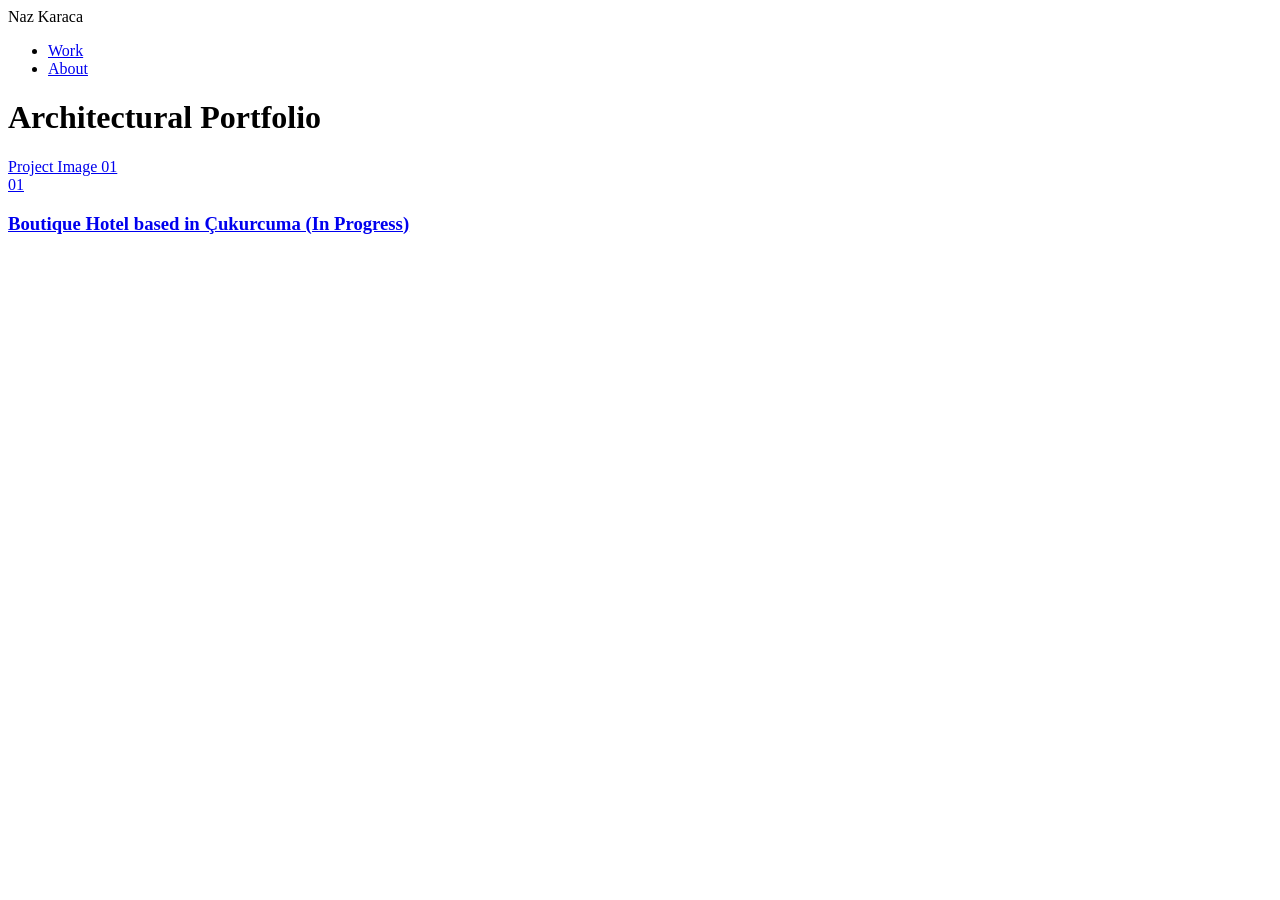
==== index.html @ 7a51a04c "Add files via upload" ====
<!DOCTYPE html>
<html lang="tr">
<head>
    <meta charset="UTF-8">
    <meta name="viewport" content="width=device-width, initial-scale=1.0">
    <title>Portfolio | Naz Karaca</title>
    <link rel="stylesheet" href="style.css">
</head>
<body>

    <nav class="navbar">
        <div class="logo">Naz Karaca</div>
        <ul class="nav-links">
            <li><a href="index.html">Work</a></li>
            <li><a href="about.html">About</a></li>
        </ul>
    </nav>

    <main class="container">
        <header class="hero">
            <h1>Architectural Portfolio</h1>
        </header>

        <section class="project-grid">
            <a href="project-detail.html" class="project-card">
                <div class="image-placeholder">Project Image 01</div>
                <div class="project-info">
                    <span>01</span>
                    <h3>Boutique Hotel based in Çukurcuma (In Progress) </h3>
                </div>
            </a>
            </div>
        </section>
    </main>

</body>
</html>
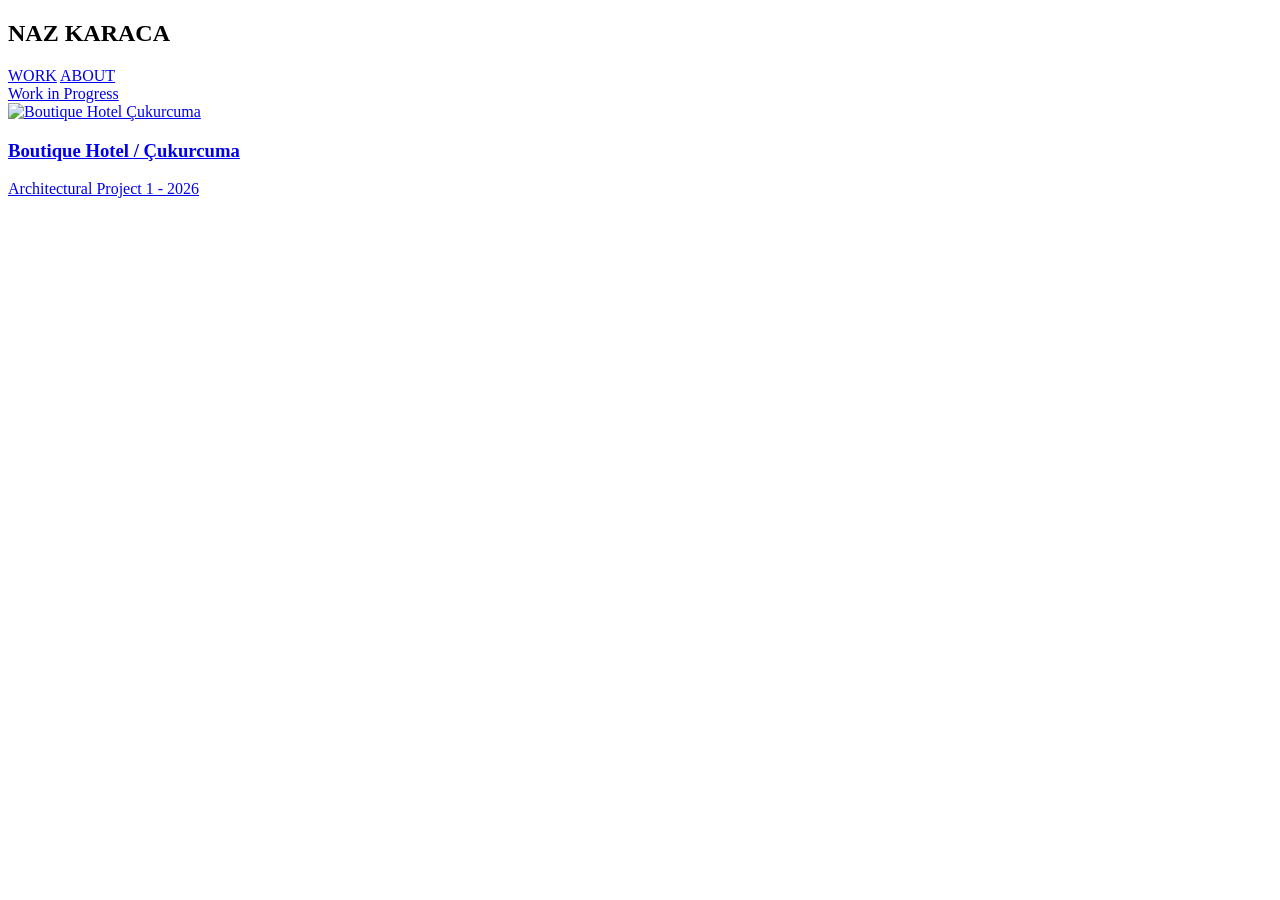
==== commit dcdc030f: "Add files via upload" ====
--- a/index.html
+++ b/index.html
@@ -3,34 +3,31 @@
 <head>
     <meta charset="UTF-8">
     <meta name="viewport" content="width=device-width, initial-scale=1.0">
-    <title>Portfolio | Naz Karaca</title>
+    <title>Naz Karaca | Portfolio</title>
     <link rel="stylesheet" href="style.css">
 </head>
 <body>
 
-    <nav class="navbar">
-        <div class="logo">Naz Karaca</div>
-        <ul class="nav-links">
-            <li><a href="index.html">Work</a></li>
-            <li><a href="about.html">About</a></li>
-        </ul>
+    <nav>
+        <h1>NAZ KARACA</h1>
+        <div class="nav-links">
+            <a href="index.html" class="active">WORK</a>
+            <a href="about.html">ABOUT</a>
+        </div>
     </nav>
 
-    <main class="container">
-        <header class="hero">
-            <h1>Architectural Portfolio</h1>
-        </header>
+    <main class="project-container">
+        <a href="project-detail.html" class="project-card">
+            <div class="status-tag">Work in Progress</div>
+            <div class="image-box">
+                <img src="25_26BAHAR_TS_MP1_24098_NAZKARACA_AraJuri1_page-0001.jpg" alt="Boutique Hotel Çukurcuma">
+            </div>
+            <div class="project-info">
+                <h3>Boutique Hotel / Çukurcuma</h3>
+                <p>Architectural Project 1 - 2026</p>
+            </div>
+        </a>
 
-        <section class="project-grid">
-            <a href="project-detail.html" class="project-card">
-                <div class="image-placeholder">Project Image 01</div>
-                <div class="project-info">
-                    <span>01</span>
-                    <h3>Boutique Hotel based in Çukurcuma (In Progress) </h3>
-                </div>
-            </a>
-            </div>
-        </section>
     </main>
 
 </body>
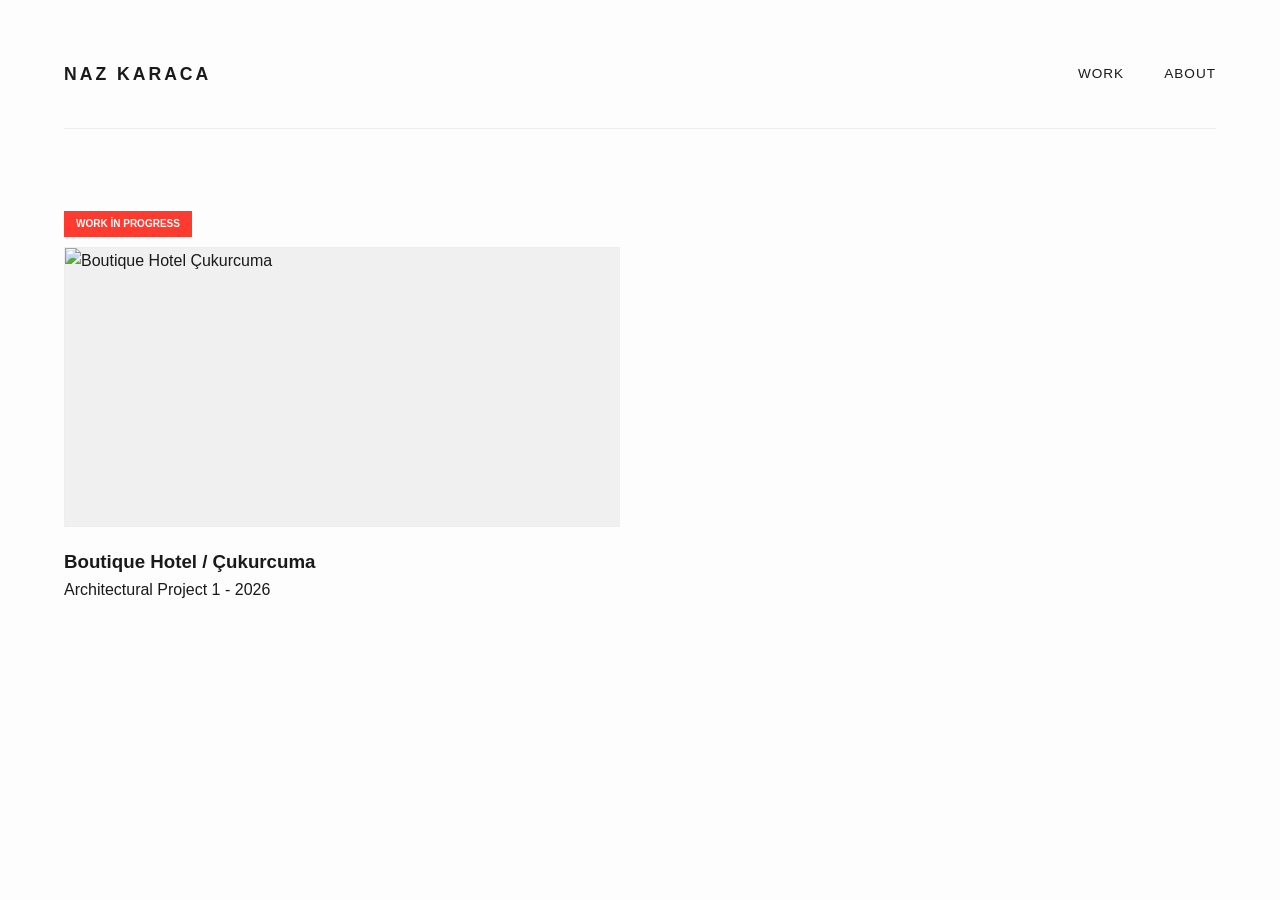
==== commit 640ee5da: "Add files via upload" ====
--- a/index.html
+++ b/index.html
@@ -4,7 +4,7 @@
     <meta charset="UTF-8">
     <meta name="viewport" content="width=device-width, initial-scale=1.0">
     <title>Naz Karaca | Portfolio</title>
-    <link rel="stylesheet" href="style.css">
+    <link rel="stylesheet" href="styles.css">
 </head>
 <body>
 
--- a/styles.css
+++ b/styles.css
@@ -0,0 +1,184 @@
+@import url('https://fonts.googleapis.com/css2?family=Space+Grotesk:wght@300;500&display=swap');
+
+
+* {
+    margin: 0;
+    padding: 0;
+    box-sizing: border-box;
+}
+
+body {
+    font-family: 'Space+Grotesk', sans-serif;
+    background-color: #fdfdfd;
+    color: #1a1a1a;
+    line-height: 1.6;
+    padding: 0 5%;
+    overflow-x: hidden;
+}
+
+
+nav {
+    display: flex;
+    justify-content: space-between;
+    align-items: center;
+    padding: 60px 0 40px 0;
+    border-bottom: 1px solid #eee;
+}
+
+nav h1 {
+    font-size: 1.1rem;
+    letter-spacing: 3px;
+    font-weight: 600;
+}
+
+.nav-links {
+    display: flex;
+    list-style: none;
+    gap: 40px; 
+}
+
+.nav-links a {
+    text-decoration: none;
+    color: #1a1a1a;
+    font-size: 0.85rem;
+    font-weight: 400;
+    letter-spacing: 1px;
+    transition: all 0.3s ease;
+    position: relative;
+}
+
+
+.nav-links a::after {
+    content: '';
+    position: absolute;
+    width: 0;
+    height: 1px;
+    bottom: -5px;
+    left: 0;
+    background-color: #000;
+    transition: width 0.3s ease;
+}
+
+.nav-links a:hover::after {
+    width: 100%;
+}
+
+.image-box {
+    width: 100%;
+    height: 350px; /* Biraz küçülttük ki ekranı çok kaplamasın */
+    background-color: #f0f0f0;
+    overflow: hidden;
+    border: 1px solid #eee;
+    display: flex;
+    align-items: center;
+    justify-content: center;
+}
+
+.image-box img {
+    width: 100%;
+    height: 100%;
+    object-fit: cover;
+    transition: filter 0.5s ease, transform 0.5s ease;
+}
+
+
+.project-card:hover .image-box img {
+    transform: scale(1.05);
+}
+
+.project-info {
+    margin-top: 20px;
+    padding-bottom: 40px;
+}
+
+
+.about-grid {
+    display: flex;
+    flex-direction: column;
+    gap: 50px;
+    max-width: 800px;
+    margin: 100px auto;
+}
+
+.about-text h2 {
+    font-size: 2.5rem;
+    font-weight: 300;
+    margin-bottom: 30px;
+    line-height: 1.2;
+}
+
+.about-image {
+    width: 100%;
+    max-width: 500px;
+    margin: 0 auto;
+}
+
+.about-image .image-box {
+    height: 500px;
+    border-radius: 2px;
+}
+
+
+.status-tag {
+    background-color: #ff3b30;
+    color: white;
+    padding: 5px 12px;
+    font-size: 10px;
+    font-weight: 600;
+    text-transform: uppercase;
+    margin-bottom: 10px;
+    display: inline-block;
+}
+
+@media (max-width: 768px) {
+    .project-container {
+        grid-template-columns: 1fr;
+    }
+    
+    .about-text h2 {
+        font-size: 1.8rem;
+    }
+}
+
+.project-card {
+    text-decoration: none;
+    color: inherit;
+}
+
+.project-container {
+    display: grid;
+    grid-template-columns: repeat(2, 1fr);
+    gap: 40px;
+    margin-top: 80px;
+}
+
+.image-box {
+    height: 280px;
+}
+
+img {
+    max-width: 100%;
+    height: auto;
+}
+
+.analysis {
+    display: flex;
+    gap: 30px;
+    margin-top: 40px;
+    flex-wrap: wrap;
+}
+
+.analysis img {
+    width: 45%;  /* yan yana */
+    height: auto;
+}
+
+.about-grid {
+    display: flex;
+    flex-direction: column;
+    align-items: center; /* ortalar */
+    gap: 40px;
+    max-width: 800px;
+    margin: 100px auto;
+    text-align: center;
+}
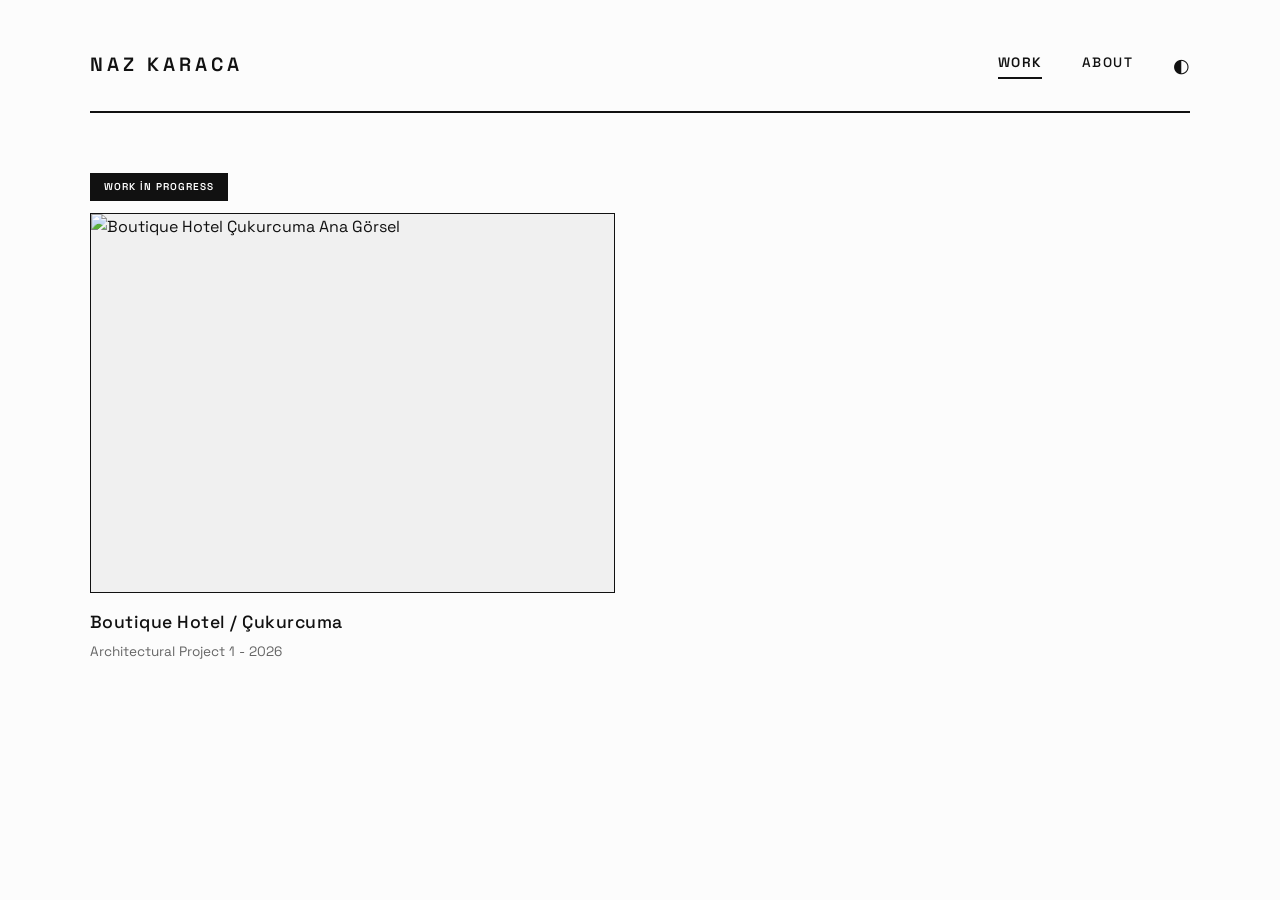
==== commit adecc561: "Add files via upload" ====
--- a/index.html
+++ b/index.html
@@ -9,26 +9,33 @@
 <body>
 
     <nav>
-        <h1>NAZ KARACA</h1>
-        <div class="nav-links">
+        <h1><a href="index.html" class="logo-link">NAZ KARACA</a></h1>
+        <!-- JS Özellik 3: Mobil Menü Tetikleyici -->
+        <button class="menu-toggle" id="menuToggle" aria-label="Menüyü Aç">☰</button>
+        <div class="nav-links" id="navLinks">
             <a href="index.html" class="active">WORK</a>
             <a href="about.html">ABOUT</a>
+            <!-- JS Özellik 4: Karanlık Mod Butonu -->
+            <button id="themeToggle" class="theme-btn" aria-label="Tema Değiştir">◐</button>
         </div>
     </nav>
 
     <main class="project-container">
+        <!-- Proje Kartı -->
         <a href="project-detail.html" class="project-card">
-            <div class="status-tag">Work in Progress</div>
+            <!-- JS Özellik 2: Canlı Geri Sayım ve Durum Etiketi -->
+            <div class="status-tag" id="projectStatus">Work in Progress</div>
             <div class="image-box">
-                <img src="25_26BAHAR_TS_MP1_24098_NAZKARACA_AraJuri1_page-0001.jpg" alt="Boutique Hotel Çukurcuma">
+                <img src="25_26BAHAR_TS_MP1_24098_NAZKARACA_AraJuri1_page-0001.jpg" alt="Boutique Hotel Çukurcuma Ana Görsel">
             </div>
             <div class="project-info">
                 <h3>Boutique Hotel / Çukurcuma</h3>
                 <p>Architectural Project 1 - 2026</p>
             </div>
         </a>
-
     </main>
 
+    <!-- Tüm JS Özelliklerini Yöneten script.js Bağlantısı -->
+    <script src="script.js"></script>
 </body>
 </html>
--- a/styles.css
+++ b/styles.css
@@ -1,6 +1,7 @@
-@import url('https://fonts.googleapis.com/css2?family=Space+Grotesk:wght@300;500&display=swap');
-
-
+/* --- GOOGLE FONTS DÜZELTMESİ --- */
+@import url('https://fonts.googleapis.com/css2?family=Space+Grotesk:wght@300;400;500;600&display=swap');
+
+/* --- SIFIRLAMA & ANA YAPI --- */
 * {
     margin: 0;
     padding: 0;
@@ -8,177 +9,490 @@
 }
 
 body {
-    font-family: 'Space+Grotesk', sans-serif;
-    background-color: #fdfdfd;
-    color: #1a1a1a;
+    font-family: 'Space Grotesk', sans-serif;
+    background-color: #fcfcfc;
+    color: #111111;
     line-height: 1.6;
-    padding: 0 5%;
+    padding: 0 7%;
     overflow-x: hidden;
-}
-
-
+    transition: background-color 0.4s ease, color 0.4s ease;
+}
+
+/* --- TİPOGRAFİ & LOGO --- */
+.logo-link {
+    text-decoration: none;
+    color: inherit;
+    transition: opacity 0.3s ease;
+}
+.logo-link:hover {
+    opacity: 0.7;
+}
+
+/* --- NAVİGASYON (BRÜTALİST ÇİZGİ) --- */
 nav {
     display: flex;
     justify-content: space-between;
     align-items: center;
-    padding: 60px 0 40px 0;
-    border-bottom: 1px solid #eee;
+    padding: 50px 0 30px 0;
+    border-bottom: 2px solid #111111; /* Çizgi belirginleştirildi */
 }
 
 nav h1 {
-    font-size: 1.1rem;
-    letter-spacing: 3px;
+    font-size: 1.2rem;
+    letter-spacing: 4px;
     font-weight: 600;
 }
 
 .nav-links {
     display: flex;
-    list-style: none;
+    align-items: center;
     gap: 40px; 
 }
 
 .nav-links a {
     text-decoration: none;
-    color: #1a1a1a;
+    color: #111111;
     font-size: 0.85rem;
-    font-weight: 400;
-    letter-spacing: 1px;
-    transition: all 0.3s ease;
+    font-weight: 500;
+    letter-spacing: 1.5px;
     position: relative;
-}
-
+    padding-bottom: 5px;
+    transition: opacity 0.3s ease;
+}
+
+.nav-links a.active {
+    font-weight: 600;
+}
 
 .nav-links a::after {
     content: '';
     position: absolute;
     width: 0;
-    height: 1px;
-    bottom: -5px;
+    height: 2px;
+    bottom: 0;
     left: 0;
-    background-color: #000;
+    background-color: #111111;
     transition: width 0.3s ease;
 }
 
-.nav-links a:hover::after {
-    width: 100%;
-}
-
-.image-box {
-    width: 100%;
-    height: 350px; /* Biraz küçülttük ki ekranı çok kaplamasın */
-    background-color: #f0f0f0;
-    overflow: hidden;
-    border: 1px solid #eee;
-    display: flex;
-    align-items: center;
-    justify-content: center;
-}
-
-.image-box img {
-    width: 100%;
-    height: 100%;
-    object-fit: cover;
-    transition: filter 0.5s ease, transform 0.5s ease;
-}
-
-
-.project-card:hover .image-box img {
-    transform: scale(1.05);
-}
-
-.project-info {
-    margin-top: 20px;
-    padding-bottom: 40px;
-}
-
-
-.about-grid {
-    display: flex;
-    flex-direction: column;
+.nav-links a:hover::after,
+.nav-links a.active::after {
+    width: 100%;
+}
+
+/* --- INDEX: PROJE GRID YAPISI --- */
+.project-container {
+    display: grid;
+    grid-template-columns: repeat(2, 1fr);
     gap: 50px;
-    max-width: 800px;
-    margin: 100px auto;
-}
-
-.about-text h2 {
-    font-size: 2.5rem;
-    font-weight: 300;
-    margin-bottom: 30px;
-    line-height: 1.2;
-}
-
-.about-image {
-    width: 100%;
-    max-width: 500px;
-    margin: 0 auto;
-}
-
-.about-image .image-box {
-    height: 500px;
-    border-radius: 2px;
-}
-
-
-.status-tag {
-    background-color: #ff3b30;
-    color: white;
-    padding: 5px 12px;
-    font-size: 10px;
-    font-weight: 600;
-    text-transform: uppercase;
-    margin-bottom: 10px;
-    display: inline-block;
-}
-
-@media (max-width: 768px) {
-    .project-container {
-        grid-template-columns: 1fr;
-    }
-    
-    .about-text h2 {
-        font-size: 1.8rem;
-    }
+    margin-top: 60px;
+    margin-bottom: 80px;
 }
 
 .project-card {
     text-decoration: none;
     color: inherit;
-}
-
-.project-container {
+    display: flex;
+    flex-direction: column;
+    position: relative;
+}
+
+.status-tag {
+    background-color: #111111; /* Kırmızıdan daha kurumsal bir siyaha çekildi */
+    color: #ffffff;
+    padding: 6px 14px;
+    font-size: 10px;
+    font-weight: 600;
+    letter-spacing: 1px;
+    text-transform: uppercase;
+    align-self: flex-start;
+    margin-bottom: 12px;
+    border-radius: 0px; /* Tam brütalist keskin köşe */
+}
+
+.image-box {
+    width: 100%;
+    height: 380px;
+    background-color: #f0f0f0;
+    overflow: hidden;
+    border: 1px solid #111111;
+    display: flex;
+    align-items: center;
+    justify-content: center;
+}
+
+.image-box img {
+    width: 100%;
+    height: 100%;
+    object-fit: cover;
+    transition: transform 0.6s cubic-bezier(0.25, 1, 0.5, 1);
+}
+
+.project-card:hover .image-box img {
+    transform: scale(1.03);
+}
+
+.project-info {
+    margin-top: 15px;
+}
+
+.project-info h3 {
+    font-size: 1.1rem;
+    font-weight: 500;
+    letter-spacing: 0.5px;
+    margin-bottom: 5px;
+}
+
+.project-info p {
+    font-size: 0.85rem;
+    color: #666666;
+}
+
+/* --- ABOUT SAYFASI DÜZENLEMELERİ --- */
+.about-grid {
+    max-width: 900px;
+    margin: 80px auto;
+    display: flex;
+    flex-direction: column;
+    gap: 60px;
+    text-align: left; /* Merkezleme hatası düzeltildi */
+}
+
+.about-text h2 {
+    font-size: 2.4rem;
+    font-weight: 300;
+    line-height: 1.3;
+    color: #111111;
+}
+
+.about-image {
+    width: 100%;
+    max-width: 600px;
+}
+
+.about-image .image-box {
+    height: 450px;
+}
+
+/* JS Özellik 1: Filtreleme Arayüzü Stilleri */
+.filter-section {
+    width: 100%;
+    border-top: 1px solid #dddddd;
+    padding-top: 40px;
+}
+
+.filter-section h3 {
+    font-size: 1.1rem;
+    font-weight: 500;
+    margin-bottom: 20px;
+    letter-spacing: 1px;
+}
+
+.filter-buttons {
+    display: flex;
+    gap: 12px;
+    margin-bottom: 25px;
+    flex-wrap: wrap;
+}
+
+.filter-btn {
+    background: none;
+    border: 1px solid #111111;
+    padding: 8px 18px;
+    cursor: pointer;
+    font-family: inherit;
+    font-size: 0.8rem;
+    font-weight: 500;
+    letter-spacing: 1px;
+    transition: all 0.3s ease;
+}
+
+.filter-btn.active, .filter-btn:hover {
+    background: #111111;
+    color: #ffffff;
+}
+
+.filter-items {
+    display: grid;
+    grid-template-columns: 1fr; /* Tek sütun halinde alt alta çok daha net ve minimalist durur */
+    gap: 15px;
+}
+
+.item {
+    padding: 15px;
+    background: #f7f7f7;
+    border-left: 4px solid #111111;
+    font-size: 0.9rem;
+    font-weight: 400;
+    transition: opacity 0.3s ease;
+}
+
+.contact-info {
+    width: 100%;
+    border-top: 1px solid #dddddd;
+    padding-top: 30px;
+    font-size: 0.95rem;
+}
+
+.contact-info p {
+    margin-bottom: 10px;
+}
+
+/* --- DETAIL SAYFASI DÜZENLEMELERİ --- */
+.back-btn {
+    text-decoration: none;
+    color: #111111;
+    font-size: 0.85rem;
+    font-weight: 600;
+    letter-spacing: 1px;
+}
+
+.detail-container {
+    max-width: 1000px;
+    margin: 60px auto 100px auto;
+}
+
+.detail-header {
+    margin-bottom: 40px;
+}
+
+.detail-header h1 {
+    font-size: 2.2rem;
+    font-weight: 400;
+    margin-bottom: 10px;
+}
+
+.detail-header .status {
+    font-size: 0.9rem;
+    color: #666666;
+}
+
+/* Yan Yana Pafta Grid Altyapısı */
+.analysis-grid {
     display: grid;
     grid-template-columns: repeat(2, 1fr);
-    gap: 40px;
-    margin-top: 80px;
-}
-
-.image-box {
-    height: 280px;
-}
-
-img {
-    max-width: 100%;
-    height: auto;
-}
-
-.analysis {
-    display: flex;
-    gap: 30px;
-    margin-top: 40px;
-    flex-wrap: wrap;
-}
-
-.analysis img {
-    width: 45%;  /* yan yana */
-    height: auto;
-}
-
-.about-grid {
+    gap: 25px;
+    margin-bottom: 5px;
+}
+
+.analysis-card {
     display: flex;
     flex-direction: column;
-    align-items: center; /* ortalar */
-    gap: 40px;
-    max-width: 800px;
-    margin: 100px auto;
-    text-align: center;
-}
+    gap: 10px;
+}
+
+.gallery-img {
+    width: 100%;
+    height: 500px;
+    object-fit: cover;
+    border: 1px solid #111111;
+    cursor: pointer;
+    transition: opacity 0.3s ease;
+}
+
+.gallery-img:hover {
+    opacity: 0.9;
+}
+
+.img-caption {
+    font-size: 0.8rem;
+    color: #777777;
+    letter-spacing: 0.5px;
+}
+
+.description-box {
+    margin-top: 50px;
+    max-width: 750px;
+    border-top: 1px solid #ddd;
+    padding-top: 30px;
+}
+
+.description-box h3 {
+    font-size: 1.1rem;
+    margin-bottom: 15px;
+    letter-spacing: 1px;
+}
+
+/* --- JAVASCRIPT: TOGGLE & COMPONENT STYLES --- */
+.menu-toggle {
+    display: none;
+    background: none;
+    border: none;
+    font-size: 1.6rem;
+    cursor: pointer;
+    color: inherit;
+}
+
+.theme-btn {
+    background: none;
+    border: none;
+    font-size: 1.2rem;
+    cursor: pointer;
+    color: inherit;
+    transition: transform 0.4s ease;
+}
+
+.theme-btn:hover {
+    transform: rotate(180deg);
+}
+
+/* JS Özellik 5: Lightbox Modal Yapısı */
+.lightbox {
+    display: none;
+    position: fixed;
+    z-index: 1000;
+    top: 0;
+    left: 0;
+    width: 100%;
+    height: 100%;
+    background-color: rgba(0,0,0,0.95);
+    align-items: center;
+    justify-content: center;
+    flex-direction: column;
+}
+
+.lightbox-content {
+    max-width: 85%;
+    max-height: 80%;
+    border: 2px solid #ffffff;
+}
+
+.close-lightbox {
+    position: absolute;
+    top: 30px;
+    right: 50px;
+    color: #ffffff;
+    font-size: 2rem;
+    cursor: pointer;
+    transition: transform 0.3s ease;
+}
+
+.close-lightbox:hover {
+    transform: scale(1.2);
+}
+
+#lightboxCaption {
+    color: #ffffff;
+    margin-top: 15px;
+    font-size: 0.9rem;
+    letter-spacing: 1px;
+}
+
+/* --- DARK THEME PARAMETRELERİ (JS Tetiklemeli) --- */
+body.dark-theme {
+    background-color: #0c0c0c;
+    color: #f5f5f5;
+}
+
+body.dark-theme nav {
+    border-bottom-color: #f5f5f5;
+}
+
+body.dark-theme .nav-links a {
+    color: #f5f5f5;
+}
+
+body.dark-theme .nav-links a::after {
+    background-color: #f5f5f5;
+}
+
+body.dark-theme .project-info p,
+body.dark-theme .detail-header .status,
+body.dark-theme .img-caption {
+    color: #aaaaaa;
+}
+
+body.dark-theme .image-box,
+body.dark-theme .gallery-img {
+    border-color: #333333;
+    background-color: #1a1a1a;
+}
+
+body.dark-theme .item {
+    background: #161616;
+    border-left-color: #f5f5f5;
+}
+
+body.dark-theme .filter-btn {
+    border-color: #f5f5f5;
+    color: #f5f5f5;
+}
+
+body.dark-theme .filter-btn.active {
+    background: #f5f5f5;
+    color: #0c0c0c;
+}
+
+body.dark-theme .status-tag {
+    background-color: #f5f5f5;
+    color: #0c0c0c;
+}
+
+/* --- %100 RESPONSIVENESS (MOBİL UYUMLULUK) --- */
+@media (max-width: 768px) {
+    body {
+        padding: 0 5%;
+    }
+
+    nav {
+        padding: 30px 0 20px 0;
+        position: relative;
+    }
+
+    .menu-toggle {
+        display: block; /* Mobilde burger aktif */
+    }
+
+    .nav-links {
+        display: none; /* Mobilde ilk başta gizli */
+        flex-direction: column;
+        position: absolute;
+        top: 80px;
+        right: 0;
+        width: 100%;
+        background-color: #fcfcfc;
+        border: 2px solid #111111;
+        padding: 25px;
+        gap: 20px;
+        z-index: 99;
+        align-items: flex-start;
+    }
+
+    body.dark-theme .nav-links {
+        background-color: #0c0c0c;
+        border-color: #f5f5f5;
+    }
+
+    .nav-links.mobile-active {
+        display: flex; /* JS tetiklediğinde görünür olur */
+    }
+
+    .theme-btn {
+        margin-left: 0;
+        padding-top: 10px;
+    }
+
+    .project-container,
+    .filter-items,
+    .analysis-grid {
+        grid-template-columns: 1fr; /* Mobilde her şey tek sütun */
+        gap: 30px;
+    }
+
+    .image-box {
+        height: 250px;
+    }
+
+    .gallery-img {
+        height: 300px;
+    }
+
+    .about-text h2 {
+        font-size: 1.8rem;
+    }
+
+    .close-lightbox {
+        right: 20px;
+        top: 20px;
+    }
+}
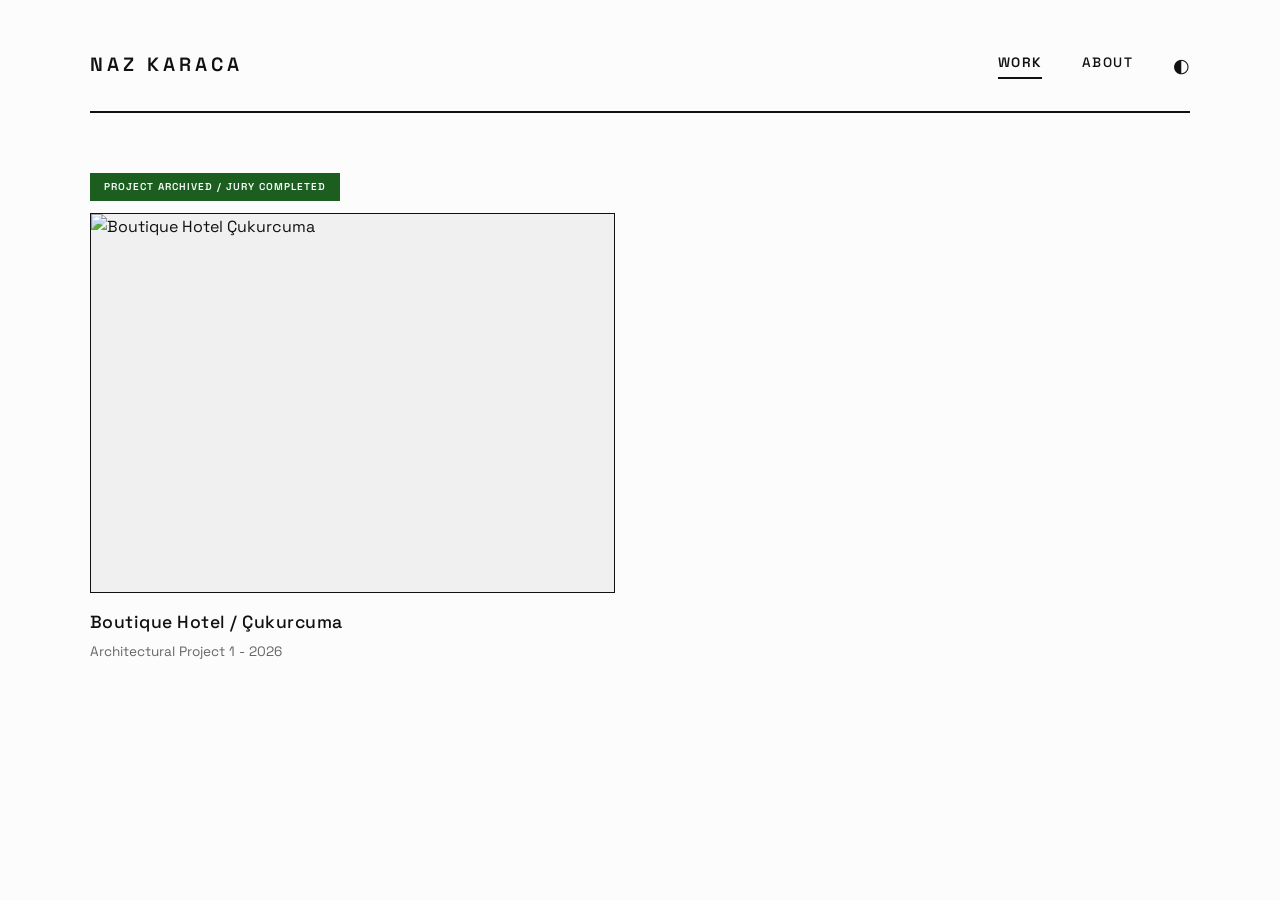
==== commit dd447c30: "Add files via upload" ====
--- a/index.html
+++ b/index.html
@@ -10,23 +10,19 @@
 
     <nav>
         <h1><a href="index.html" class="logo-link">NAZ KARACA</a></h1>
-        <!-- JS Özellik 3: Mobil Menü Tetikleyici -->
         <button class="menu-toggle" id="menuToggle" aria-label="Menüyü Aç">☰</button>
         <div class="nav-links" id="navLinks">
             <a href="index.html" class="active">WORK</a>
             <a href="about.html">ABOUT</a>
-            <!-- JS Özellik 4: Karanlık Mod Butonu -->
             <button id="themeToggle" class="theme-btn" aria-label="Tema Değiştir">◐</button>
         </div>
     </nav>
 
     <main class="project-container">
-        <!-- Proje Kartı -->
         <a href="project-detail.html" class="project-card">
-            <!-- JS Özellik 2: Canlı Geri Sayım ve Durum Etiketi -->
             <div class="status-tag" id="projectStatus">Work in Progress</div>
             <div class="image-box">
-                <img src="25_26BAHAR_TS_MP1_24098_NAZKARACA_AraJuri1_page-0001.jpg" alt="Boutique Hotel Çukurcuma Ana Görsel">
+                <img src="25_26BAHAR_TS_MP1_24098_NAZKARACA_AraJuri1_page-0001.jpg" alt="Boutique Hotel Çukurcuma">
             </div>
             <div class="project-info">
                 <h3>Boutique Hotel / Çukurcuma</h3>
@@ -35,7 +31,6 @@
         </a>
     </main>
 
-    <!-- Tüm JS Özelliklerini Yöneten script.js Bağlantısı -->
     <script src="script.js"></script>
 </body>
 </html>
--- a/styles.css
+++ b/styles.css
@@ -1,7 +1,5 @@
-/* --- GOOGLE FONTS DÜZELTMESİ --- */
 @import url('https://fonts.googleapis.com/css2?family=Space+Grotesk:wght@300;400;500;600&display=swap');
 
-/* --- SIFIRLAMA & ANA YAPI --- */
 * {
     margin: 0;
     padding: 0;
@@ -18,7 +16,6 @@
     transition: background-color 0.4s ease, color 0.4s ease;
 }
 
-/* --- TİPOGRAFİ & LOGO --- */
 .logo-link {
     text-decoration: none;
     color: inherit;
@@ -28,13 +25,12 @@
     opacity: 0.7;
 }
 
-/* --- NAVİGASYON (BRÜTALİST ÇİZGİ) --- */
 nav {
     display: flex;
     justify-content: space-between;
     align-items: center;
     padding: 50px 0 30px 0;
-    border-bottom: 2px solid #111111; /* Çizgi belirginleştirildi */
+    border-bottom: 2px solid #111111;
 }
 
 nav h1 {
@@ -80,7 +76,6 @@
     width: 100%;
 }
 
-/* --- INDEX: PROJE GRID YAPISI --- */
 .project-container {
     display: grid;
     grid-template-columns: repeat(2, 1fr);
@@ -98,7 +93,7 @@
 }
 
 .status-tag {
-    background-color: #111111; /* Kırmızıdan daha kurumsal bir siyaha çekildi */
+    background-color: #111111;
     color: #ffffff;
     padding: 6px 14px;
     font-size: 10px;
@@ -107,7 +102,6 @@
     text-transform: uppercase;
     align-self: flex-start;
     margin-bottom: 12px;
-    border-radius: 0px; /* Tam brütalist keskin köşe */
 }
 
 .image-box {
@@ -148,14 +142,13 @@
     color: #666666;
 }
 
-/* --- ABOUT SAYFASI DÜZENLEMELERİ --- */
 .about-grid {
     max-width: 900px;
     margin: 80px auto;
     display: flex;
     flex-direction: column;
     gap: 60px;
-    text-align: left; /* Merkezleme hatası düzeltildi */
+    text-align: left;
 }
 
 .about-text h2 {
@@ -174,7 +167,6 @@
     height: 450px;
 }
 
-/* JS Özellik 1: Filtreleme Arayüzü Stilleri */
 .filter-section {
     width: 100%;
     border-top: 1px solid #dddddd;
@@ -214,7 +206,7 @@
 
 .filter-items {
     display: grid;
-    grid-template-columns: 1fr; /* Tek sütun halinde alt alta çok daha net ve minimalist durur */
+    grid-template-columns: 1fr;
     gap: 15px;
 }
 
@@ -238,7 +230,6 @@
     margin-bottom: 10px;
 }
 
-/* --- DETAIL SAYFASI DÜZENLEMELERİ --- */
 .back-btn {
     text-decoration: none;
     color: #111111;
@@ -267,7 +258,6 @@
     color: #666666;
 }
 
-/* Yan Yana Pafta Grid Altyapısı */
 .analysis-grid {
     display: grid;
     grid-template-columns: repeat(2, 1fr);
@@ -313,7 +303,6 @@
     letter-spacing: 1px;
 }
 
-/* --- JAVASCRIPT: TOGGLE & COMPONENT STYLES --- */
 .menu-toggle {
     display: none;
     background: none;
@@ -336,7 +325,6 @@
     transform: rotate(180deg);
 }
 
-/* JS Özellik 5: Lightbox Modal Yapısı */
 .lightbox {
     display: none;
     position: fixed;
@@ -364,11 +352,6 @@
     color: #ffffff;
     font-size: 2rem;
     cursor: pointer;
-    transition: transform 0.3s ease;
-}
-
-.close-lightbox:hover {
-    transform: scale(1.2);
 }
 
 #lightboxCaption {
@@ -378,73 +361,27 @@
     letter-spacing: 1px;
 }
 
-/* --- DARK THEME PARAMETRELERİ (JS Tetiklemeli) --- */
+/* --- DARK THEME --- */
 body.dark-theme {
     background-color: #0c0c0c;
     color: #f5f5f5;
 }
-
-body.dark-theme nav {
-    border-bottom-color: #f5f5f5;
-}
-
-body.dark-theme .nav-links a {
-    color: #f5f5f5;
-}
-
-body.dark-theme .nav-links a::after {
-    background-color: #f5f5f5;
-}
-
-body.dark-theme .project-info p,
-body.dark-theme .detail-header .status,
-body.dark-theme .img-caption {
-    color: #aaaaaa;
-}
-
-body.dark-theme .image-box,
-body.dark-theme .gallery-img {
-    border-color: #333333;
-    background-color: #1a1a1a;
-}
-
-body.dark-theme .item {
-    background: #161616;
-    border-left-color: #f5f5f5;
-}
-
-body.dark-theme .filter-btn {
-    border-color: #f5f5f5;
-    color: #f5f5f5;
-}
-
-body.dark-theme .filter-btn.active {
-    background: #f5f5f5;
-    color: #0c0c0c;
-}
-
-body.dark-theme .status-tag {
-    background-color: #f5f5f5;
-    color: #0c0c0c;
-}
-
-/* --- %100 RESPONSIVENESS (MOBİL UYUMLULUK) --- */
+body.dark-theme nav { border-bottom-color: #f5f5f5; }
+body.dark-theme .nav-links a { color: #f5f5f5; }
+body.dark-theme .nav-links a::after { background-color: #f5f5f5; }
+body.dark-theme .project-info p, body.dark-theme .detail-header .status, body.dark-theme .img-caption { color: #aaaaaa; }
+body.dark-theme .image-box, body.dark-theme .gallery-img { border-color: #333333; background-color: #1a1a1a; }
+body.dark-theme .item { background: #161616; border-left-color: #f5f5f5; }
+body.dark-theme .filter-btn { border-color: #f5f5f5; color: #f5f5f5; }
+body.dark-theme .filter-btn.active { background: #f5f5f5; color: #0c0c0c; }
+body.dark-theme .status-tag { background-color: #f5f5f5; color: #0c0c0c; }
+
+/* --- RESPONSIVE --- */
 @media (max-width: 768px) {
-    body {
-        padding: 0 5%;
-    }
-
-    nav {
-        padding: 30px 0 20px 0;
-        position: relative;
-    }
-
-    .menu-toggle {
-        display: block; /* Mobilde burger aktif */
-    }
-
+    nav { padding: 30px 0 20px 0; position: relative; }
+    .menu-toggle { display: block; }
     .nav-links {
-        display: none; /* Mobilde ilk başta gizli */
+        display: none;
         flex-direction: column;
         position: absolute;
         top: 80px;
@@ -457,42 +394,10 @@
         z-index: 99;
         align-items: flex-start;
     }
-
-    body.dark-theme .nav-links {
-        background-color: #0c0c0c;
-        border-color: #f5f5f5;
-    }
-
-    .nav-links.mobile-active {
-        display: flex; /* JS tetiklediğinde görünür olur */
-    }
-
-    .theme-btn {
-        margin-left: 0;
-        padding-top: 10px;
-    }
-
-    .project-container,
-    .filter-items,
-    .analysis-grid {
-        grid-template-columns: 1fr; /* Mobilde her şey tek sütun */
-        gap: 30px;
-    }
-
-    .image-box {
-        height: 250px;
-    }
-
-    .gallery-img {
-        height: 300px;
-    }
-
-    .about-text h2 {
-        font-size: 1.8rem;
-    }
-
-    .close-lightbox {
-        right: 20px;
-        top: 20px;
-    }
+    body.dark-theme .nav-links { background-color: #0c0c0c; border-color: #f5f5f5; }
+    .nav-links.mobile-active { display: flex; }
+    .project-container, .analysis-grid { grid-template-columns: 1fr; gap: 30px; }
+    .image-box { height: 250px; }
+    .gallery-img { height: 300px; }
+    .about-text h2 { font-size: 1.8rem; }
 }
